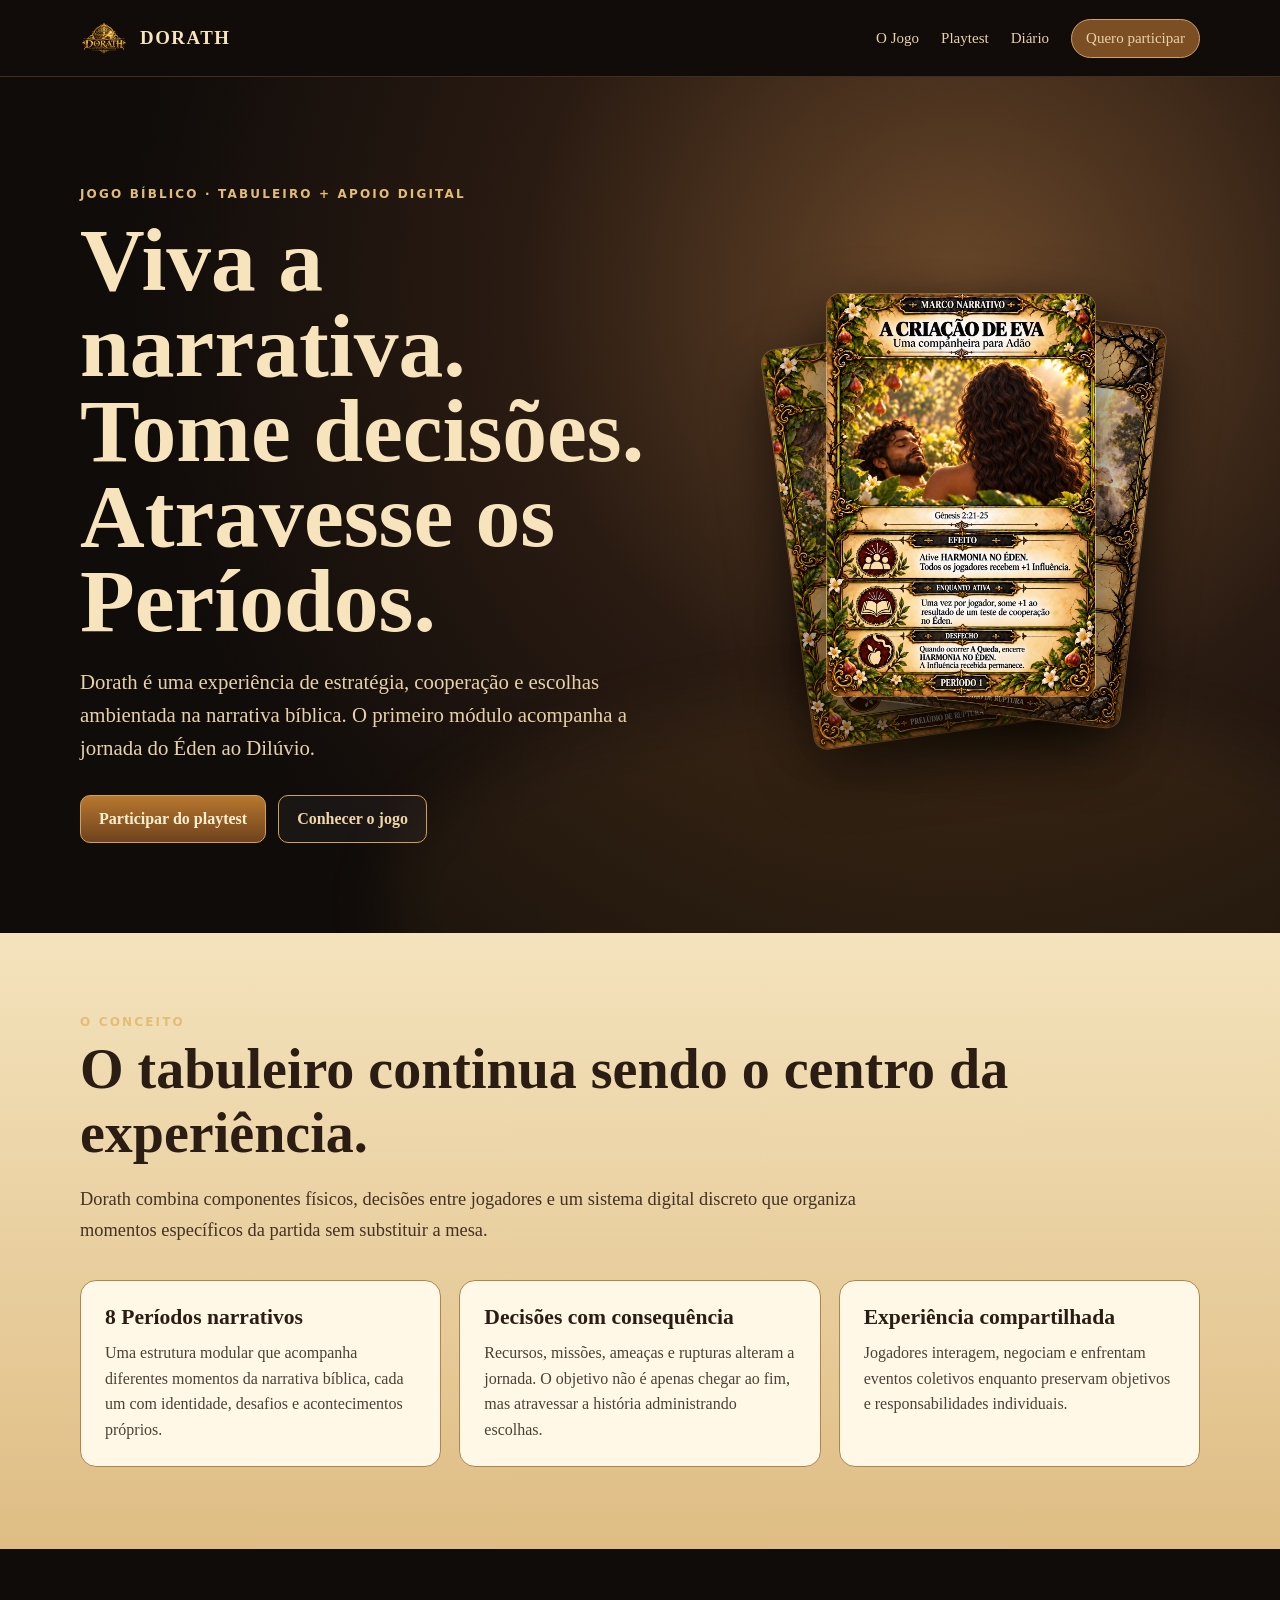
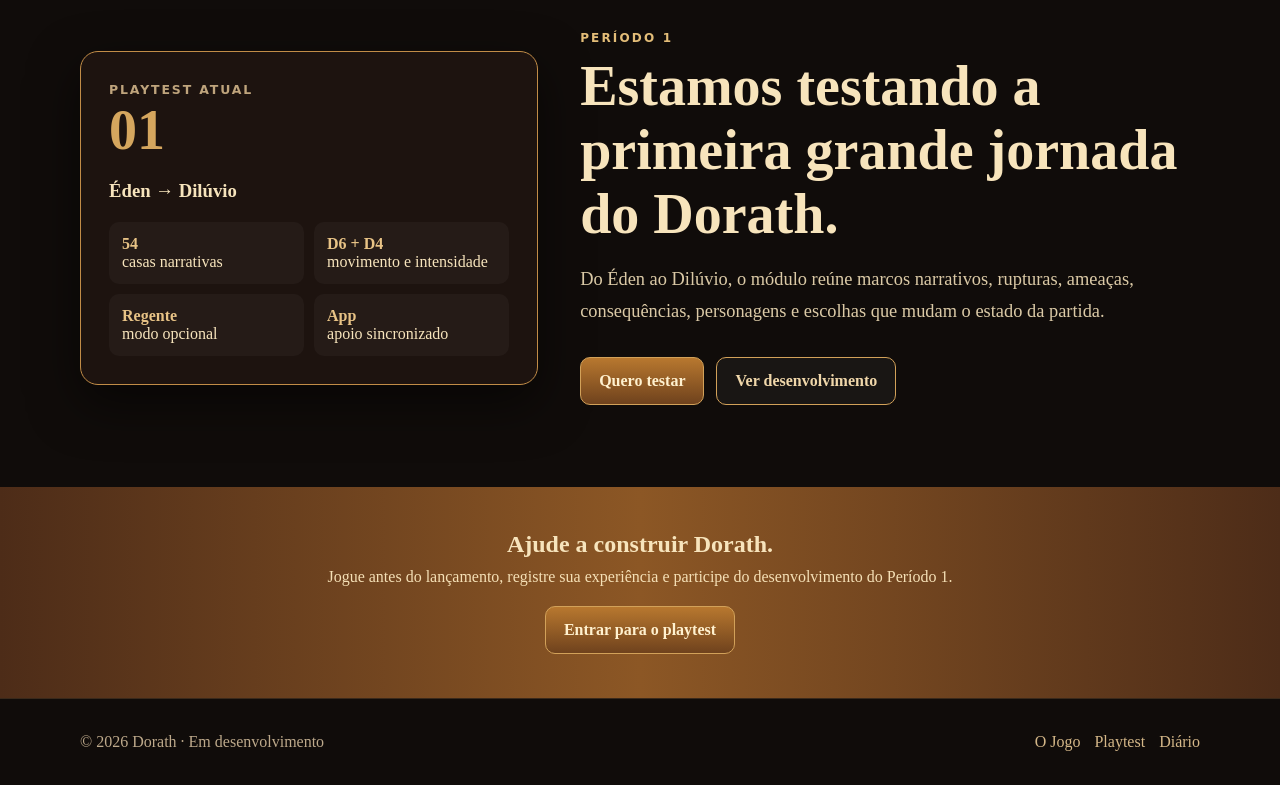
==== official-site/index.html @ e50180bf "feat(site): primeira versão do site oficial Dorath" ====
<!doctype html><html lang="pt-BR"><head><meta charset="utf-8"><meta name="viewport" content="width=device-width,initial-scale=1"><title>Dorath — Jogo bíblico de estratégia e narrativa</title><meta name="description" content="Conheça Dorath, um jogo bíblico de tabuleiro com apoio digital. Acompanhe o desenvolvimento e participe dos playtests do Período 1: Éden ao Dilúvio."><link rel="stylesheet" href="styles.css"></head><body>
<header class="site-header"><div class="wrap nav"><a class="brand" href="index.html"><img src="../sites/assets/ui/logotipo%20dorath.png" alt="Dorath"><span>Dorath</span></a><button class="menu" aria-label="Abrir menu">Menu</button><nav class="nav-links"><a href="o-jogo.html">O Jogo</a><a href="playtest.html">Playtest</a><a href="diario.html">Diário</a><a class="cta" href="playtest.html">Quero participar</a></nav></div></header>
<main><section class="hero"><div class="wrap hero-grid"><div><div class="eyebrow">Jogo bíblico · tabuleiro + apoio digital</div><h1>Viva a narrativa. Tome decisões. Atravesse os Períodos.</h1><p>Dorath é uma experiência de estratégia, cooperação e escolhas ambientada na narrativa bíblica. O primeiro módulo acompanha a jornada do Éden ao Dilúvio.</p><div class="actions"><a class="btn primary" href="playtest.html">Participar do playtest</a><a class="btn secondary" href="o-jogo.html">Conhecer o jogo</a></div></div><div class="hero-art" aria-label="Cartas do Dorath"><div class="card-stack"><img src="../sites/assets/marcos/06_O_Mandamento.png" alt=""><img src="../sites/assets/marcos/22_As_Ofertas_HOMOLOGADA.png" alt=""><img src="../sites/assets/marcos/10_A_Criacao_de_Eva.png" alt=""></div></div></div></section>
<section class="section light"><div class="wrap"><div class="eyebrow">O conceito</div><h2>O tabuleiro continua sendo o centro da experiência.</h2><p class="lead">Dorath combina componentes físicos, decisões entre jogadores e um sistema digital discreto que organiza momentos específicos da partida sem substituir a mesa.</p><div class="grid-3"><article class="panel"><h3>8 Períodos narrativos</h3><p>Uma estrutura modular que acompanha diferentes momentos da narrativa bíblica, cada um com identidade, desafios e acontecimentos próprios.</p></article><article class="panel"><h3>Decisões com consequência</h3><p>Recursos, missões, ameaças e rupturas alteram a jornada. O objetivo não é apenas chegar ao fim, mas atravessar a história administrando escolhas.</p></article><article class="panel"><h3>Experiência compartilhada</h3><p>Jogadores interagem, negociam e enfrentam eventos coletivos enquanto preservam objetivos e responsabilidades individuais.</p></article></div></div></section>
<section class="section"><div class="wrap period"><div class="period-card"><small>PLAYTEST ATUAL</small><strong>01</strong><h3>Éden → Dilúvio</h3><div class="facts"><div class="fact"><b>54</b> casas narrativas</div><div class="fact"><b>D6 + D4</b> movimento e intensidade</div><div class="fact"><b>Regente</b> modo opcional</div><div class="fact"><b>App</b> apoio sincronizado</div></div></div><div><div class="eyebrow">Período 1</div><h2>Estamos testando a primeira grande jornada do Dorath.</h2><p class="lead">Do Éden ao Dilúvio, o módulo reúne marcos narrativos, rupturas, ameaças, consequências, personagens e escolhas que mudam o estado da partida.</p><div class="actions"><a class="btn primary" href="playtest.html">Quero testar</a><a class="btn secondary" href="diario.html">Ver desenvolvimento</a></div></div></div></section>
<section class="band"><div class="wrap"><h2>Ajude a construir Dorath.</h2><p>Jogue antes do lançamento, registre sua experiência e participe do desenvolvimento do Período 1.</p><a class="btn primary" href="playtest.html">Entrar para o playtest</a></div></section></main>
<footer><div class="wrap footer-grid"><span>© <span data-year></span> Dorath · Em desenvolvimento</span><div><a href="o-jogo.html">O Jogo</a><a href="playtest.html">Playtest</a><a href="diario.html">Diário</a></div></div></footer><script src="site.js"></script></body></html>
---- official-site/styles.css ----
:root{
  --ink:#24170f;--paper:#f4e3bd;--paper2:#d9b777;--gold:#c58a38;--gold2:#e0b76d;
  --wine:#4a2117;--deep:#130e0b;--cream:#fff5dc;--muted:#8b7458;
}
*{box-sizing:border-box}html{scroll-behavior:smooth}body{margin:0;background:#100c0a;color:#f7e4bc;font-family:Georgia,"Times New Roman",serif}
a{color:inherit}.wrap{width:min(1120px,calc(100% - 32px));margin:auto}
.site-header{position:sticky;top:0;z-index:50;background:#120d0bcf;backdrop-filter:blur(12px);border-bottom:1px solid #a7723c55}
.nav{min-height:76px;display:flex;align-items:center;gap:28px}.brand{display:flex;align-items:center;gap:12px;text-decoration:none}.brand img{width:48px;height:48px;object-fit:contain}.brand span{font:700 1.18rem/1 Georgia,serif;letter-spacing:.08em;text-transform:uppercase}.nav-links{margin-left:auto;display:flex;gap:22px;align-items:center}.nav-links a{text-decoration:none;color:#e8d2a8;font-size:.94rem}.nav-links .cta{padding:10px 14px;border:1px solid #d1a15e;border-radius:999px;background:#7b4e23}
.menu{display:none;margin-left:auto;background:none;border:1px solid #997044;color:#f1d6a1;border-radius:8px;padding:8px 10px}
.hero{position:relative;overflow:hidden;padding:110px 0 90px;background:radial-gradient(circle at 75% 25%,#6a482a 0,#2a1b12 38%,#100c0a 72%)}
.hero:after{content:"";position:absolute;inset:auto -10% -180px 30%;height:420px;border-radius:50%;background:#c58a3814;filter:blur(30px)}
.eyebrow{font:800 .75rem/1.2 system-ui,sans-serif;letter-spacing:.18em;text-transform:uppercase;color:#e3bd78}
.hero-grid{display:grid;grid-template-columns:1.1fr .9fr;gap:58px;align-items:center}.hero h1{font-size:clamp(2.7rem,7vw,5.8rem);line-height:.95;margin:16px 0 22px;max-width:800px}.hero p{font-size:clamp(1.05rem,2vw,1.3rem);line-height:1.6;color:#e6d1aa;max-width:700px}.actions{display:flex;gap:12px;flex-wrap:wrap;margin-top:30px}.btn{display:inline-flex;align-items:center;justify-content:center;min-height:48px;padding:12px 18px;border-radius:10px;border:1px solid #d2a159;text-decoration:none;font-weight:700}.btn.primary{background:linear-gradient(#b8782f,#6f421d);color:#fff1cf}.btn.secondary{background:#ffffff0a;color:#f0d7aa}
.hero-art{position:relative;min-height:470px}.card-stack{position:absolute;inset:20px 25px;display:grid;place-items:center}.card-stack img{position:absolute;width:min(270px,64vw);border-radius:14px;box-shadow:0 24px 60px #000b;border:1px solid #d3a45d66}.card-stack img:nth-child(1){transform:rotate(-8deg) translate(-42px,12px);opacity:.86}.card-stack img:nth-child(2){transform:rotate(7deg) translate(48px,-8px);opacity:.93}.card-stack img:nth-child(3){transform:translateY(-20px)}
.section{padding:82px 0}.section.light{background:linear-gradient(180deg,#f4e3bd,#dfbd84);color:#2b1d13}.section h2{font-size:clamp(2rem,5vw,3.5rem);margin:8px 0 18px}.lead{font-size:1.15rem;line-height:1.7;max-width:820px;color:inherit;opacity:.88}
.grid-3{display:grid;grid-template-columns:repeat(3,1fr);gap:18px;margin-top:34px}.panel{padding:24px;border:1px solid #b98a4a66;border-radius:16px;background:#ffffff08}.light .panel{background:#fff8e7;border-color:#b1844e}.panel h3{margin:0 0 10px;font-size:1.35rem}.panel p{margin:0;line-height:1.6;opacity:.84}
.period{display:grid;grid-template-columns:.85fr 1.15fr;gap:42px;align-items:center}.period-card{background:#1d130f;border:1px solid #c18c47;border-radius:18px;padding:28px;box-shadow:0 18px 50px #0008}.period-card strong{display:block;font-size:3.5rem;color:#d5a65e}.period-card small{font:700 .78rem system-ui,sans-serif;letter-spacing:.15em;color:#bfa47c}.facts{display:grid;grid-template-columns:repeat(2,1fr);gap:10px;margin-top:20px}.fact{padding:13px;border-radius:10px;background:#ffffff09}.fact b{display:block;color:#e8c386}
.band{padding:44px 0;background:linear-gradient(90deg,#4d2c18,#8c5725,#4d2c18);text-align:center}.band h2{margin:0 0 10px}.band p{margin:0 auto 20px;max-width:700px;color:#f5e0b6}
.page-hero{padding:86px 0 54px;background:linear-gradient(145deg,#22150e,#4a2e1a)}.page-hero h1{font-size:clamp(2.5rem,7vw,5rem);margin:10px 0}.page-hero p{max-width:760px;font-size:1.15rem;line-height:1.65;color:#e5cfa7}
.steps{counter-reset:steps}.step{position:relative;padding:18px 18px 18px 72px;border-bottom:1px solid #8c6b4240}.step:before{counter-increment:steps;content:counter(steps);position:absolute;left:12px;top:18px;width:42px;height:42px;display:grid;place-items:center;border-radius:50%;background:#7f5228;color:#ffedc5;font-weight:800}
.form-shell{display:grid;grid-template-columns:.8fr 1.2fr;gap:32px}.form-card{padding:24px;border-radius:16px;background:#fff7e5;color:#2f2116;border:1px solid #b88c57}.form-card label{display:grid;gap:6px;margin:0 0 14px;font-weight:700}.form-card input,.form-card select,.form-card textarea{width:100%;padding:12px;border:1px solid #9f7b4b;border-radius:8px;background:#fffdf7;font:inherit}.form-card textarea{min-height:110px}.form-card button{width:100%;padding:13px;border:1px solid #a36e31;border-radius:9px;background:#74451f;color:#fff0ce;font-weight:800}.note{font-size:.85rem;line-height:1.5;opacity:.75}
.timeline{display:grid;gap:14px;margin-top:28px}.entry{display:grid;grid-template-columns:130px 1fr;gap:18px;padding:20px;border-radius:14px;background:#ffffff08;border:1px solid #9b734844}.entry time{font:800 .78rem system-ui,sans-serif;letter-spacing:.08em;color:#d8af6a}.entry h3{margin:0 0 8px}.entry p{margin:0;line-height:1.6;color:#dfcba4}
footer{padding:34px 0;border-top:1px solid #8d643d55;color:#bda98b}.footer-grid{display:flex;justify-content:space-between;gap:20px;flex-wrap:wrap}.footer-grid a{color:#d4b788;text-decoration:none;margin-left:14px}
@media(max-width:820px){.nav-links{display:none;position:absolute;top:76px;left:0;right:0;padding:18px 16px;background:#17100e;border-bottom:1px solid #7e5937;flex-direction:column;align-items:stretch}.nav-links.open{display:flex}.menu{display:block}.hero{padding:76px 0 54px}.hero-grid,.period,.form-shell{grid-template-columns:1fr}.hero-art{min-height:360px}.grid-3{grid-template-columns:1fr}.entry{grid-template-columns:1fr}.facts{grid-template-columns:1fr 1fr}}
@media(max-width:480px){.wrap{width:min(100% - 22px,1120px)}.hero-art{min-height:320px}.card-stack img{width:210px}.facts{grid-template-columns:1fr}.section{padding:60px 0}}
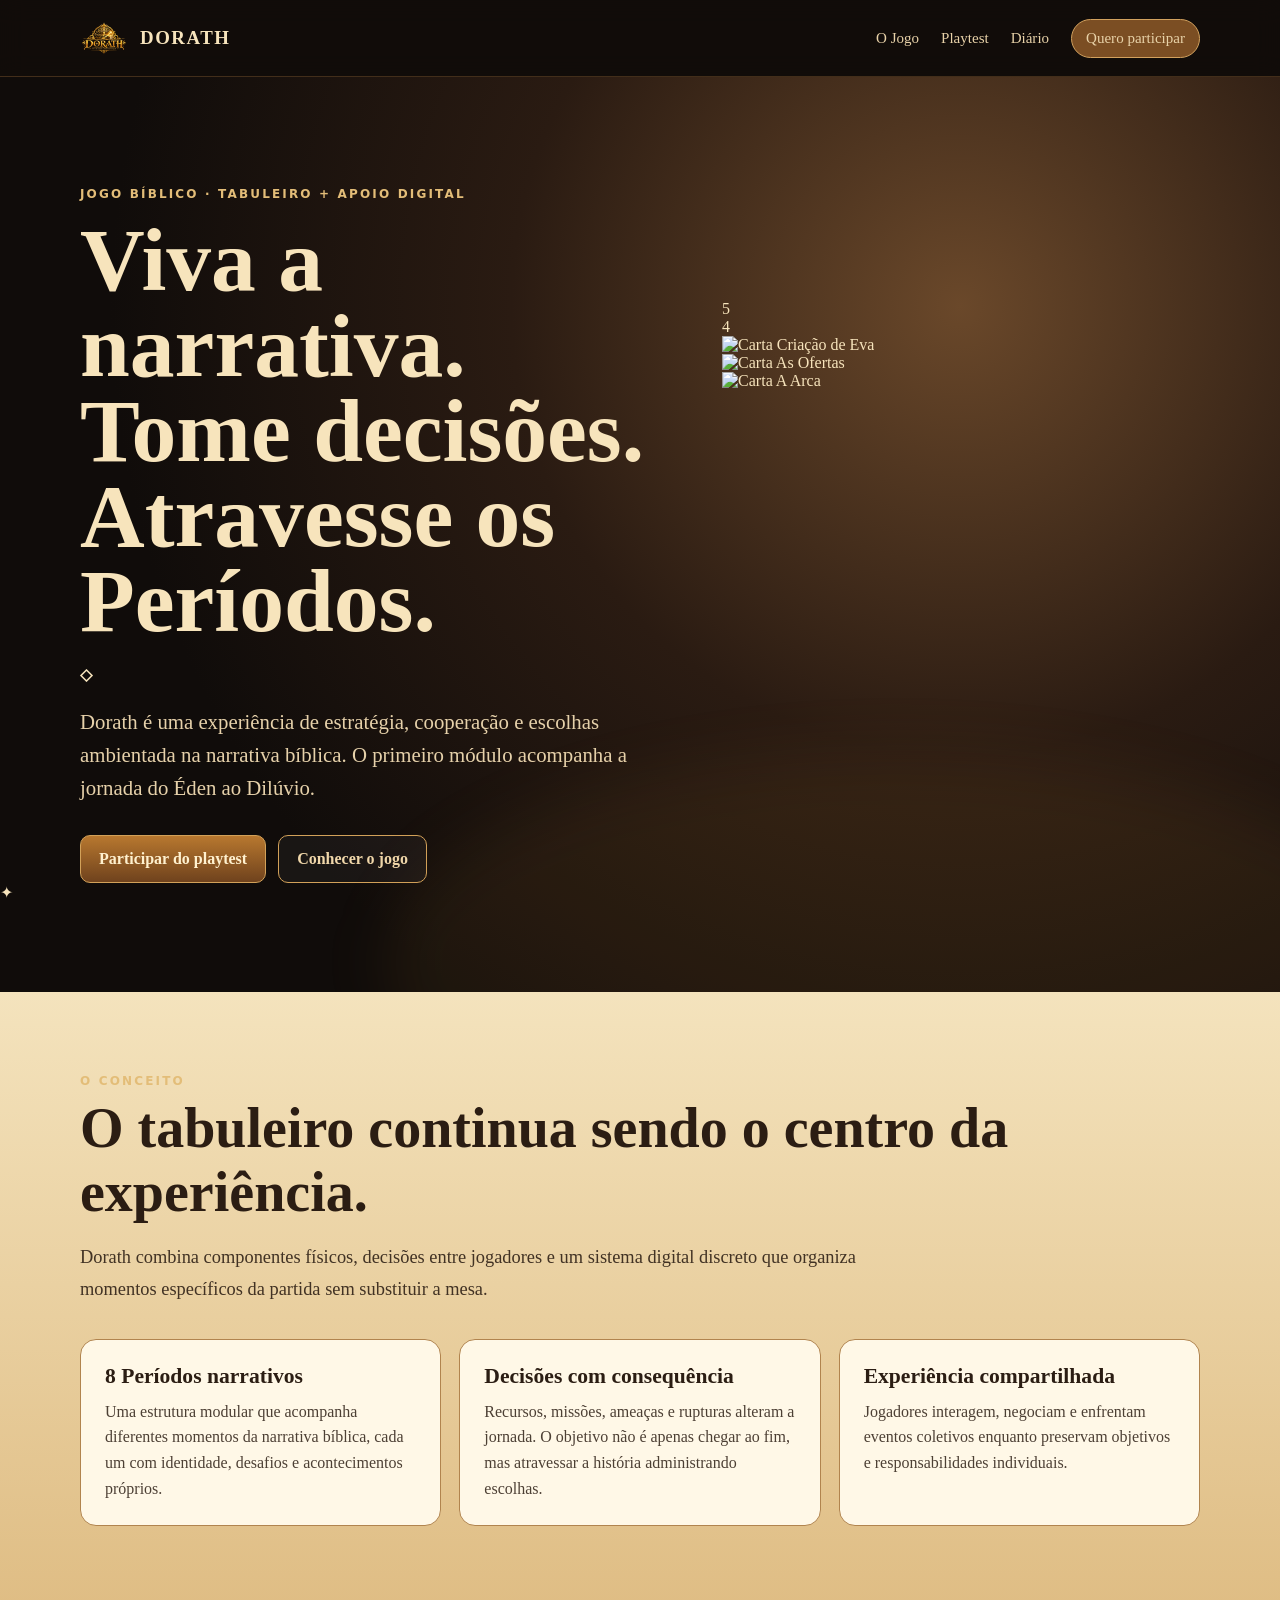
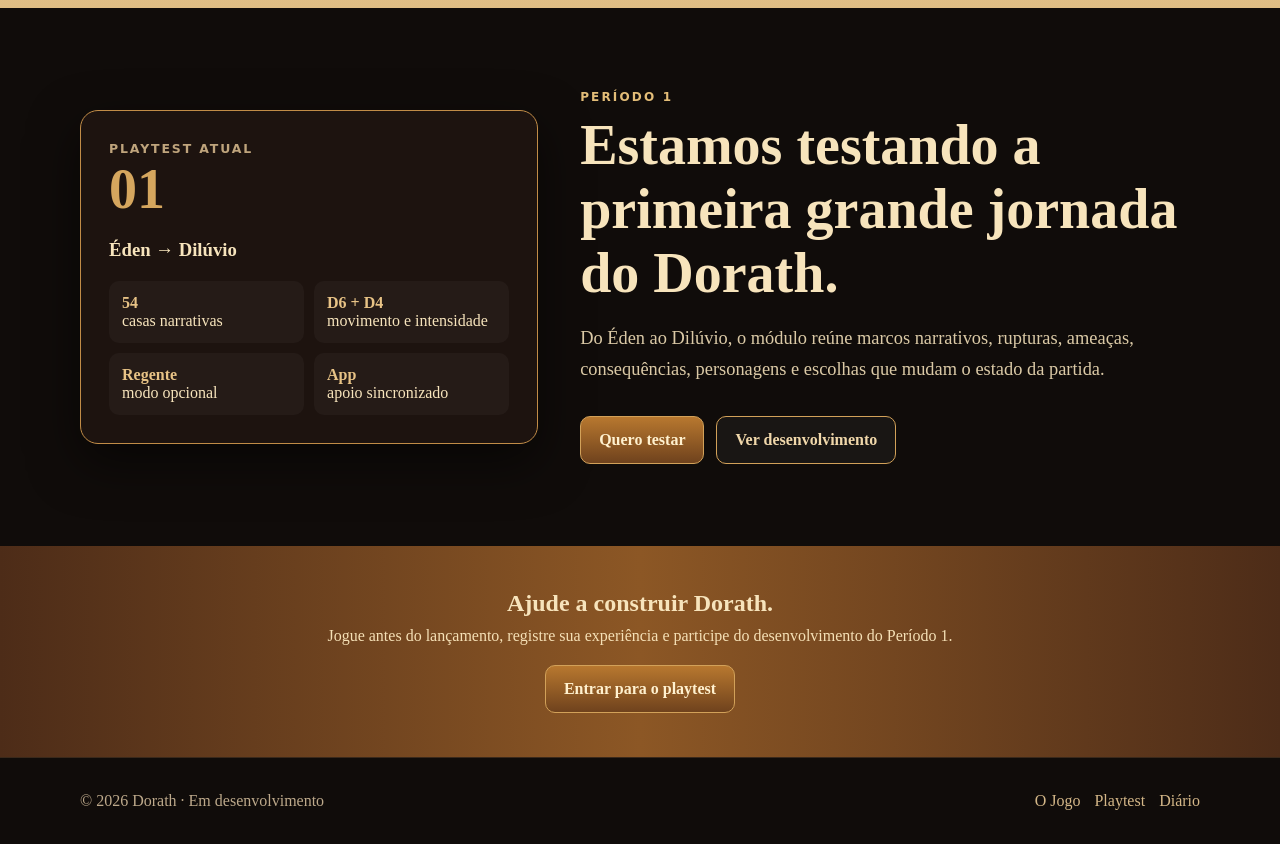
==== commit 83a05a15: "feat(site): hero V2 imersivo do Dorath" ====
--- a/official-site/index.html
+++ b/official-site/index.html
@@ -1,6 +1,6 @@
 <!doctype html><html lang="pt-BR"><head><meta charset="utf-8"><meta name="viewport" content="width=device-width,initial-scale=1"><title>Dorath — Jogo bíblico de estratégia e narrativa</title><meta name="description" content="Conheça Dorath, um jogo bíblico de tabuleiro com apoio digital. Acompanhe o desenvolvimento e participe dos playtests do Período 1: Éden ao Dilúvio."><link rel="stylesheet" href="styles.css"></head><body>
 <header class="site-header"><div class="wrap nav"><a class="brand" href="index.html"><img src="../sites/assets/ui/logotipo%20dorath.png" alt="Dorath"><span>Dorath</span></a><button class="menu" aria-label="Abrir menu">Menu</button><nav class="nav-links"><a href="o-jogo.html">O Jogo</a><a href="playtest.html">Playtest</a><a href="diario.html">Diário</a><a class="cta" href="playtest.html">Quero participar</a></nav></div></header>
-<main><section class="hero"><div class="wrap hero-grid"><div><div class="eyebrow">Jogo bíblico · tabuleiro + apoio digital</div><h1>Viva a narrativa. Tome decisões. Atravesse os Períodos.</h1><p>Dorath é uma experiência de estratégia, cooperação e escolhas ambientada na narrativa bíblica. O primeiro módulo acompanha a jornada do Éden ao Dilúvio.</p><div class="actions"><a class="btn primary" href="playtest.html">Participar do playtest</a><a class="btn secondary" href="o-jogo.html">Conhecer o jogo</a></div></div><div class="hero-art" aria-label="Cartas do Dorath"><div class="card-stack"><img src="../sites/assets/marcos/06_O_Mandamento.png" alt=""><img src="../sites/assets/marcos/22_As_Ofertas_HOMOLOGADA.png" alt=""><img src="../sites/assets/marcos/10_A_Criacao_de_Eva.png" alt=""></div></div></div></section>
+<main><section class="hero hero-v2"><div class="hero-frame" aria-hidden="true"></div><div class="hero-particles" aria-hidden="true"></div><div class="wrap hero-grid"><div class="hero-copy" data-parallax="-0.03"><div class="eyebrow">Jogo bíblico · tabuleiro + apoio digital</div><h1>Viva a narrativa.<br>Tome decisões.<br>Atravesse os Períodos.</h1><div class="ornament-line" aria-hidden="true"><span></span><b>◇</b><span></span></div><p>Dorath é uma experiência de estratégia, cooperação e escolhas ambientada na narrativa bíblica. O primeiro módulo acompanha a jornada do Éden ao Dilúvio.</p><div class="actions"><a class="btn primary" href="playtest.html">Participar do playtest</a><a class="btn secondary" href="o-jogo.html">Conhecer o jogo</a></div></div><div class="hero-art hero-stage" aria-label="Composição do tabuleiro e cartas do Dorath"><div class="board-plane" data-parallax="0.045"><div class="board-path"><span style="--i:0"></span><span style="--i:1"></span><span style="--i:2"></span><span style="--i:3"></span><span style="--i:4"></span><span style="--i:5"></span><span style="--i:6"></span><span style="--i:7"></span><span style="--i:8"></span><span style="--i:9"></span><span style="--i:10"></span><span style="--i:11"></span><span style="--i:12"></span><span style="--i:13"></span><span style="--i:14"></span><span style="--i:15"></span><span style="--i:16"></span><span style="--i:17"></span></div><div class="pawn p1"></div><div class="pawn p2"></div><div class="die d6">5</div><div class="die d4">4</div></div><div class="hero-card hc1" data-parallax="0.02"><img src="https://raw.githubusercontent.com/traderpedreira/dorath/feature/dorath-mobile-v4/sites/assets/marcos/10_A_Criacao_de_Eva.png" alt="Carta Criação de Eva"></div><div class="hero-card hc2" data-parallax="0.03"><img src="https://raw.githubusercontent.com/traderpedreira/dorath/feature/dorath-mobile-v4/sites/assets/marcos/22_As_Ofertas_HOMOLOGADA.png" alt="Carta As Ofertas"></div><div class="hero-card hc3" data-parallax="0.04"><img src="https://raw.githubusercontent.com/traderpedreira/dorath/feature/dorath-mobile-v4/sites/assets/especiais/carta_especial_arca.png" alt="Carta A Arca"></div><div class="hero-glow"></div></div></div><div class="hero-seal" aria-hidden="true">✦</div></section>
 <section class="section light"><div class="wrap"><div class="eyebrow">O conceito</div><h2>O tabuleiro continua sendo o centro da experiência.</h2><p class="lead">Dorath combina componentes físicos, decisões entre jogadores e um sistema digital discreto que organiza momentos específicos da partida sem substituir a mesa.</p><div class="grid-3"><article class="panel"><h3>8 Períodos narrativos</h3><p>Uma estrutura modular que acompanha diferentes momentos da narrativa bíblica, cada um com identidade, desafios e acontecimentos próprios.</p></article><article class="panel"><h3>Decisões com consequência</h3><p>Recursos, missões, ameaças e rupturas alteram a jornada. O objetivo não é apenas chegar ao fim, mas atravessar a história administrando escolhas.</p></article><article class="panel"><h3>Experiência compartilhada</h3><p>Jogadores interagem, negociam e enfrentam eventos coletivos enquanto preservam objetivos e responsabilidades individuais.</p></article></div></div></section>
 <section class="section"><div class="wrap period"><div class="period-card"><small>PLAYTEST ATUAL</small><strong>01</strong><h3>Éden → Dilúvio</h3><div class="facts"><div class="fact"><b>54</b> casas narrativas</div><div class="fact"><b>D6 + D4</b> movimento e intensidade</div><div class="fact"><b>Regente</b> modo opcional</div><div class="fact"><b>App</b> apoio sincronizado</div></div></div><div><div class="eyebrow">Período 1</div><h2>Estamos testando a primeira grande jornada do Dorath.</h2><p class="lead">Do Éden ao Dilúvio, o módulo reúne marcos narrativos, rupturas, ameaças, consequências, personagens e escolhas que mudam o estado da partida.</p><div class="actions"><a class="btn primary" href="playtest.html">Quero testar</a><a class="btn secondary" href="diario.html">Ver desenvolvimento</a></div></div></div></section>
 <section class="band"><div class="wrap"><h2>Ajude a construir Dorath.</h2><p>Jogue antes do lançamento, registre sua experiência e participe do desenvolvimento do Período 1.</p><a class="btn primary" href="playtest.html">Entrar para o playtest</a></div></section></main>
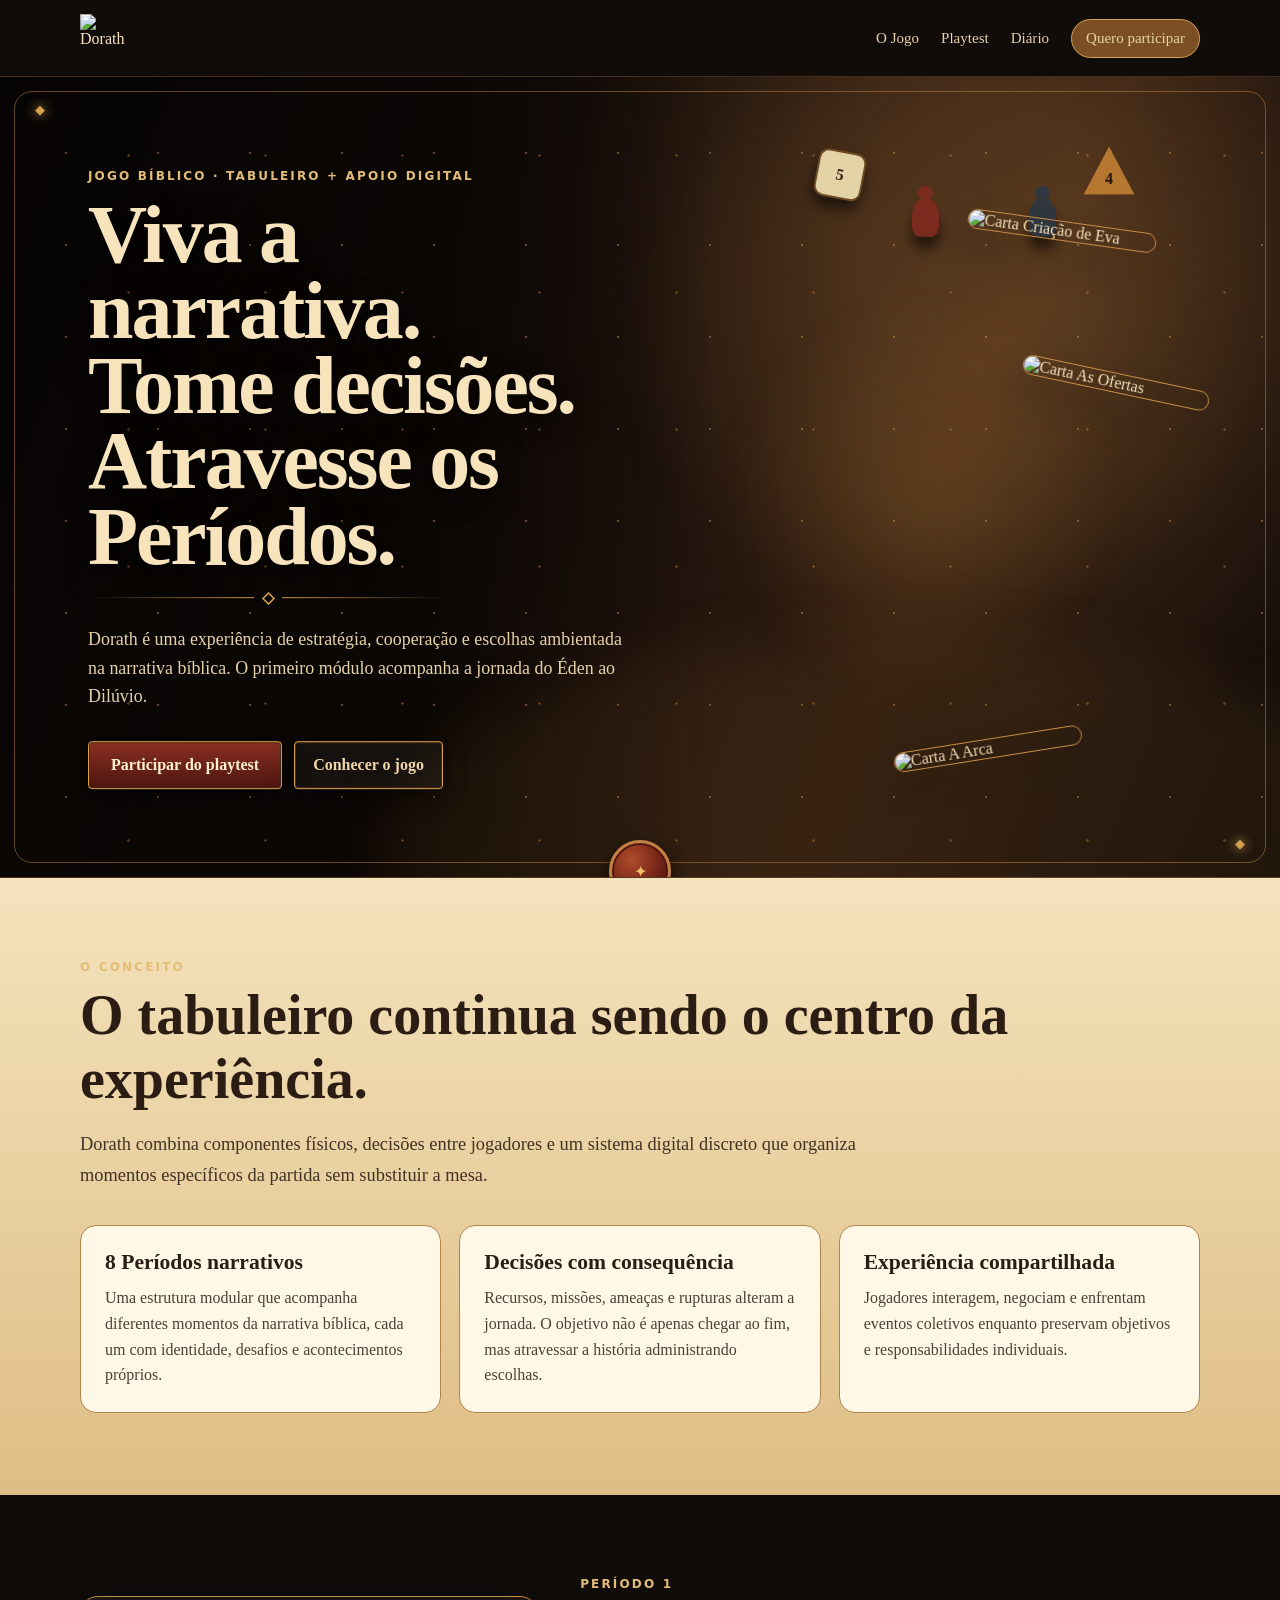
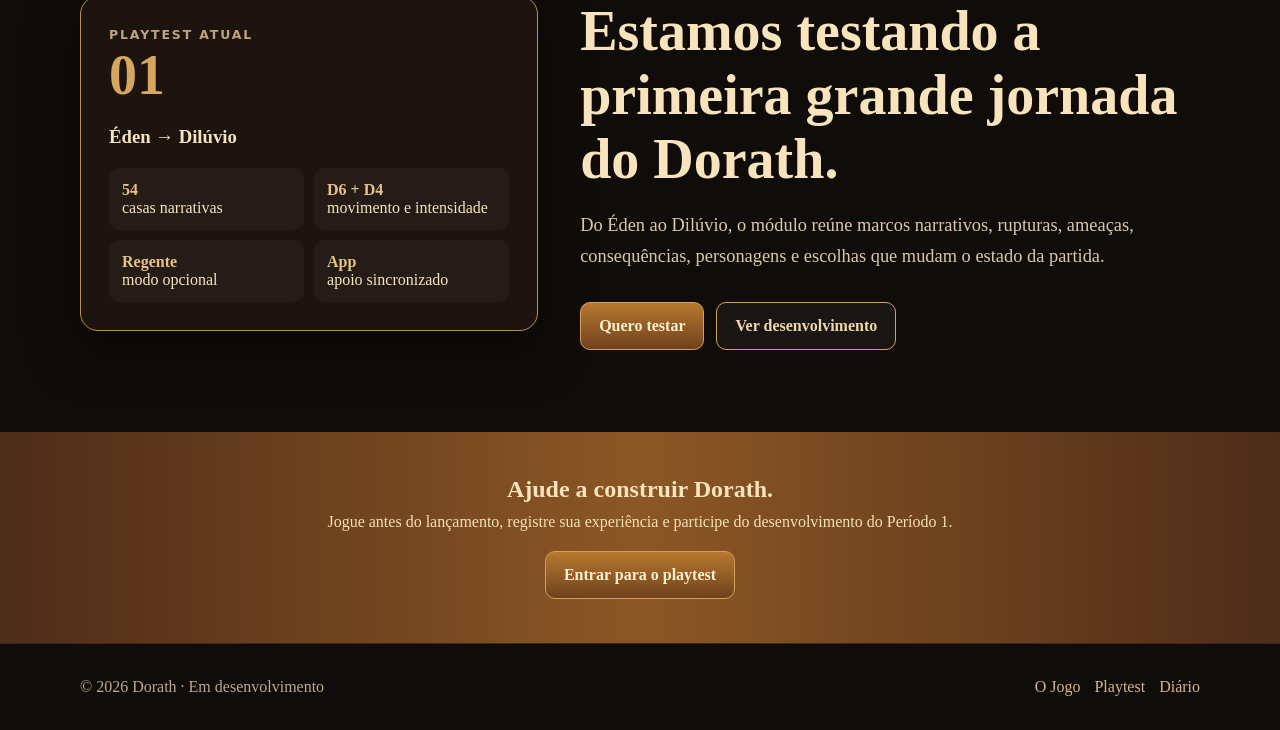
==== commit 01131db0: "refactor(site): preparar hero para composição real do tabuleiro" ====
--- a/official-site/index.html
+++ b/official-site/index.html
@@ -1,6 +1,6 @@
 <!doctype html><html lang="pt-BR"><head><meta charset="utf-8"><meta name="viewport" content="width=device-width,initial-scale=1"><title>Dorath — Jogo bíblico de estratégia e narrativa</title><meta name="description" content="Conheça Dorath, um jogo bíblico de tabuleiro com apoio digital. Acompanhe o desenvolvimento e participe dos playtests do Período 1: Éden ao Dilúvio."><link rel="stylesheet" href="styles.css"></head><body>
-<header class="site-header"><div class="wrap nav"><a class="brand" href="index.html"><img src="../sites/assets/ui/logotipo%20dorath.png" alt="Dorath"><span>Dorath</span></a><button class="menu" aria-label="Abrir menu">Menu</button><nav class="nav-links"><a href="o-jogo.html">O Jogo</a><a href="playtest.html">Playtest</a><a href="diario.html">Diário</a><a class="cta" href="playtest.html">Quero participar</a></nav></div></header>
-<main><section class="hero hero-v2"><div class="hero-frame" aria-hidden="true"></div><div class="hero-particles" aria-hidden="true"></div><div class="wrap hero-grid"><div class="hero-copy" data-parallax="-0.03"><div class="eyebrow">Jogo bíblico · tabuleiro + apoio digital</div><h1>Viva a narrativa.<br>Tome decisões.<br>Atravesse os Períodos.</h1><div class="ornament-line" aria-hidden="true"><span></span><b>◇</b><span></span></div><p>Dorath é uma experiência de estratégia, cooperação e escolhas ambientada na narrativa bíblica. O primeiro módulo acompanha a jornada do Éden ao Dilúvio.</p><div class="actions"><a class="btn primary" href="playtest.html">Participar do playtest</a><a class="btn secondary" href="o-jogo.html">Conhecer o jogo</a></div></div><div class="hero-art hero-stage" aria-label="Composição do tabuleiro e cartas do Dorath"><div class="board-plane" data-parallax="0.045"><div class="board-path"><span style="--i:0"></span><span style="--i:1"></span><span style="--i:2"></span><span style="--i:3"></span><span style="--i:4"></span><span style="--i:5"></span><span style="--i:6"></span><span style="--i:7"></span><span style="--i:8"></span><span style="--i:9"></span><span style="--i:10"></span><span style="--i:11"></span><span style="--i:12"></span><span style="--i:13"></span><span style="--i:14"></span><span style="--i:15"></span><span style="--i:16"></span><span style="--i:17"></span></div><div class="pawn p1"></div><div class="pawn p2"></div><div class="die d6">5</div><div class="die d4">4</div></div><div class="hero-card hc1" data-parallax="0.02"><img src="https://raw.githubusercontent.com/traderpedreira/dorath/feature/dorath-mobile-v4/sites/assets/marcos/10_A_Criacao_de_Eva.png" alt="Carta Criação de Eva"></div><div class="hero-card hc2" data-parallax="0.03"><img src="https://raw.githubusercontent.com/traderpedreira/dorath/feature/dorath-mobile-v4/sites/assets/marcos/22_As_Ofertas_HOMOLOGADA.png" alt="Carta As Ofertas"></div><div class="hero-card hc3" data-parallax="0.04"><img src="https://raw.githubusercontent.com/traderpedreira/dorath/feature/dorath-mobile-v4/sites/assets/especiais/carta_especial_arca.png" alt="Carta A Arca"></div><div class="hero-glow"></div></div></div><div class="hero-seal" aria-hidden="true">✦</div></section>
+<header class="site-header"><div class="wrap nav"><a class="brand brand-real" href="index.html"><img src="https://raw.githubusercontent.com/traderpedreira/dorath/feature/dorath-mobile-v4/sites/assets/ui/logotipo%20dorath.png" alt="Dorath"></a><button class="menu" aria-label="Abrir menu">Menu</button><nav class="nav-links"><a href="o-jogo.html">O Jogo</a><a href="playtest.html">Playtest</a><a href="diario.html">Diário</a><a class="cta" href="playtest.html">Quero participar</a></nav></div></header>
+<main><section class="hero hero-v2"><div class="hero-frame hero-frame-official" aria-hidden="true"></div><div class="hero-particles" aria-hidden="true"></div><div class="wrap hero-grid"><div class="hero-copy" data-parallax="-0.03"><div class="eyebrow">Jogo bíblico · tabuleiro + apoio digital</div><h1>Viva a narrativa.<br>Tome decisões.<br>Atravesse os Períodos.</h1><div class="ornament-line" aria-hidden="true"><span></span><b>◇</b><span></span></div><p>Dorath é uma experiência de estratégia, cooperação e escolhas ambientada na narrativa bíblica. O primeiro módulo acompanha a jornada do Éden ao Dilúvio.</p><div class="actions"><a class="btn primary" href="playtest.html">Participar do playtest</a><a class="btn secondary" href="o-jogo.html">Conhecer o jogo</a></div></div><div class="hero-art hero-stage" aria-label="Composição do tabuleiro e cartas do Dorath"><div class="hero-table-scene" data-parallax="0.045" aria-hidden="true"><div class="table-glow"></div><div class="table-surface"></div><div class="pawn p1"></div><div class="pawn p2"></div><div class="die d6">5</div><div class="die d4">4</div></div><div class="hero-card hc1" data-parallax="0.02"><img src="https://raw.githubusercontent.com/traderpedreira/dorath/feature/dorath-mobile-v4/sites/assets/marcos/10_A_Criacao_de_Eva.png" alt="Carta Criação de Eva"></div><div class="hero-card hc2" data-parallax="0.03"><img src="https://raw.githubusercontent.com/traderpedreira/dorath/feature/dorath-mobile-v4/sites/assets/marcos/22_As_Ofertas_HOMOLOGADA.png" alt="Carta As Ofertas"></div><div class="hero-card hc3" data-parallax="0.04"><img src="https://raw.githubusercontent.com/traderpedreira/dorath/feature/dorath-mobile-v4/sites/assets/especiais/carta_especial_arca.png" alt="Carta A Arca"></div><div class="hero-glow"></div></div></div><div class="hero-seal" aria-hidden="true">✦</div></section>
 <section class="section light"><div class="wrap"><div class="eyebrow">O conceito</div><h2>O tabuleiro continua sendo o centro da experiência.</h2><p class="lead">Dorath combina componentes físicos, decisões entre jogadores e um sistema digital discreto que organiza momentos específicos da partida sem substituir a mesa.</p><div class="grid-3"><article class="panel"><h3>8 Períodos narrativos</h3><p>Uma estrutura modular que acompanha diferentes momentos da narrativa bíblica, cada um com identidade, desafios e acontecimentos próprios.</p></article><article class="panel"><h3>Decisões com consequência</h3><p>Recursos, missões, ameaças e rupturas alteram a jornada. O objetivo não é apenas chegar ao fim, mas atravessar a história administrando escolhas.</p></article><article class="panel"><h3>Experiência compartilhada</h3><p>Jogadores interagem, negociam e enfrentam eventos coletivos enquanto preservam objetivos e responsabilidades individuais.</p></article></div></div></section>
 <section class="section"><div class="wrap period"><div class="period-card"><small>PLAYTEST ATUAL</small><strong>01</strong><h3>Éden → Dilúvio</h3><div class="facts"><div class="fact"><b>54</b> casas narrativas</div><div class="fact"><b>D6 + D4</b> movimento e intensidade</div><div class="fact"><b>Regente</b> modo opcional</div><div class="fact"><b>App</b> apoio sincronizado</div></div></div><div><div class="eyebrow">Período 1</div><h2>Estamos testando a primeira grande jornada do Dorath.</h2><p class="lead">Do Éden ao Dilúvio, o módulo reúne marcos narrativos, rupturas, ameaças, consequências, personagens e escolhas que mudam o estado da partida.</p><div class="actions"><a class="btn primary" href="playtest.html">Quero testar</a><a class="btn secondary" href="diario.html">Ver desenvolvimento</a></div></div></div></section>
 <section class="band"><div class="wrap"><h2>Ajude a construir Dorath.</h2><p>Jogue antes do lançamento, registre sua experiência e participe do desenvolvimento do Período 1.</p><a class="btn primary" href="playtest.html">Entrar para o playtest</a></div></section></main>
--- a/official-site/styles.css
+++ b/official-site/styles.css
@@ -23,3 +23,51 @@
 footer{padding:34px 0;border-top:1px solid #8d643d55;color:#bda98b}.footer-grid{display:flex;justify-content:space-between;gap:20px;flex-wrap:wrap}.footer-grid a{color:#d4b788;text-decoration:none;margin-left:14px}
 @media(max-width:820px){.nav-links{display:none;position:absolute;top:76px;left:0;right:0;padding:18px 16px;background:#17100e;border-bottom:1px solid #7e5937;flex-direction:column;align-items:stretch}.nav-links.open{display:flex}.menu{display:block}.hero{padding:76px 0 54px}.hero-grid,.period,.form-shell{grid-template-columns:1fr}.hero-art{min-height:360px}.grid-3{grid-template-columns:1fr}.entry{grid-template-columns:1fr}.facts{grid-template-columns:1fr 1fr}}
 @media(max-width:480px){.wrap{width:min(100% - 22px,1120px)}.hero-art{min-height:320px}.card-stack img{width:210px}.facts{grid-template-columns:1fr}.section{padding:60px 0}}
+
+/* Dorath Hero V2 — mockup-contract layer */
+.hero-v2{min-height:720px;padding:92px 0 88px;background:
+radial-gradient(circle at 76% 18%,#9d67353d 0 10%,transparent 34%),
+linear-gradient(112deg,#0d0907 0%,#1a100b 42%,#2c1a10 70%,#120c09 100%);
+border-bottom:1px solid #b9833f55}
+.hero-v2:before{content:"";position:absolute;inset:0;background:
+linear-gradient(90deg,#0008 0 34%,transparent 56%),
+radial-gradient(circle at 80% 34%,#ffb04b22,transparent 34%);
+pointer-events:none}
+.hero-frame{position:absolute;inset:14px;border:1px solid #ba813f88;border-radius:18px;pointer-events:none}
+.hero-frame:before,.hero-frame:after{content:"◆";position:absolute;color:#d4a151;font-size:.8rem;text-shadow:0 0 12px #e8b768}
+.hero-frame:before{left:20px;top:10px}.hero-frame:after{right:20px;bottom:10px}
+.hero-particles{position:absolute;inset:0;pointer-events:none;background-image:
+radial-gradient(circle,#f4ba62 0 1px,transparent 1.4px),
+radial-gradient(circle,#d88f36 0 1px,transparent 1.5px);
+background-size:92px 92px,137px 137px;background-position:20px 30px,60px 10px;opacity:.36;animation:dorathDust 18s linear infinite}
+@keyframes dorathDust{to{background-position:20px -62px,60px -127px}}
+.hero-v2 .hero-grid{grid-template-columns:1.02fr .98fr;gap:32px;min-height:540px}
+.hero-copy{position:relative;z-index:5;padding-left:8px}
+.hero-v2 h1{font-size:clamp(3rem,6.4vw,5.5rem);line-height:.92;letter-spacing:-.025em;text-shadow:0 5px 28px #000c;margin:14px 0 14px}
+.hero-v2 .hero-copy p{max-width:610px;font-size:1.12rem}
+.ornament-line{display:flex;align-items:center;gap:8px;width:min(360px,80%);color:#d6a250;margin:8px 0 16px}.ornament-line span{height:1px;flex:1;background:linear-gradient(90deg,transparent,#cf9448)}.ornament-line span:last-child{background:linear-gradient(90deg,#cf9448,transparent)}
+.hero-v2 .btn{position:relative;overflow:hidden;border-radius:4px;border:1px solid #d6a04e;box-shadow:inset 0 0 0 1px #4c2a12,0 8px 22px #0007;transition:.25s transform,.25s box-shadow}
+.hero-v2 .btn:hover{transform:translateY(-2px);box-shadow:inset 0 0 0 1px #4c2a12,0 13px 28px #0009,0 0 18px #c9853333}
+.hero-v2 .btn.primary{background:linear-gradient(#8a2f22,#4d160f);padding-inline:22px}
+.hero-stage{min-height:560px;perspective:1100px;isolation:isolate}
+.board-plane{position:absolute;left:4%;right:-12%;top:21%;height:57%;border-radius:26px;background:
+radial-gradient(circle at 26% 30%,#e3c487 0 4%,transparent 24%),
+linear-gradient(120deg,#9d7a43,#c6a66a 43%,#795a32 100%);
+border:5px solid #6f4724;box-shadow:0 32px 60px #000c,inset 0 0 0 2px #d4aa63aa,inset 0 0 42px #4a2d13a8;transform:rotateX(63deg) rotateZ(-8deg) translateZ(-30px);overflow:hidden}
+.board-plane:before{content:"";position:absolute;inset:0;background:
+linear-gradient(90deg,transparent 49%,#5f472733 50%,transparent 51%),
+linear-gradient(transparent 49%,#5f472733 50%,transparent 51%);background-size:64px 64px;opacity:.5}
+.board-path span{position:absolute;width:34px;height:34px;border-radius:9px;background:#ead9a9;border:2px solid #74512b;box-shadow:inset 0 0 0 2px #fff7d166}
+.board-path span:nth-child(1){left:8%;top:62%}.board-path span:nth-child(2){left:15%;top:55%}.board-path span:nth-child(3){left:22%;top:48%}.board-path span:nth-child(4){left:29%;top:40%}.board-path span:nth-child(5){left:36%;top:34%}.board-path span:nth-child(6){left:44%;top:31%}.board-path span:nth-child(7){left:52%;top:34%}.board-path span:nth-child(8){left:59%;top:40%}.board-path span:nth-child(9){left:66%;top:49%}.board-path span:nth-child(10){left:72%;top:57%}.board-path span:nth-child(11){left:78%;top:61%}.board-path span:nth-child(12){left:84%;top:55%}.board-path span:nth-child(13){left:87%;top:43%}.board-path span:nth-child(14){left:82%;top:31%}.board-path span:nth-child(15){left:74%;top:22%}.board-path span:nth-child(16){left:64%;top:16%}.board-path span:nth-child(17){left:52%;top:13%}.board-path span:nth-child(18){left:39%;top:15%}
+.pawn{position:absolute;width:27px;height:38px;border-radius:45% 45% 28% 28%;box-shadow:0 12px 12px #0008}.pawn:before{content:"";position:absolute;left:6px;top:-13px;width:15px;height:15px;border-radius:50%;background:inherit}.p1{left:46%;top:37%;background:#7c2b1f}.p2{left:68%;top:51%;background:#303740}
+.die{position:absolute;display:grid;place-items:center;font-weight:800;color:#2e1b0d;box-shadow:0 10px 14px #0008}.d6{left:28%;bottom:7%;width:48px;height:48px;border-radius:10px;background:#e3d2a6;border:2px solid #6c4a26;transform:rotate(11deg)}.d4{right:12%;bottom:11%;width:54px;height:54px;clip-path:polygon(50% 3%,97% 92%,3% 92%);background:#b67831;color:#24130a;padding-top:14px}
+.hero-card{position:absolute;z-index:6;width:190px;filter:drop-shadow(0 20px 22px #000b);transition:.35s transform}.hero-card img{width:100%;display:block;border-radius:10px;border:1px solid #c68d46}.hc1{right:8%;top:4%;transform:rotate(8deg)}.hc2{right:-2%;top:31%;transform:rotate(12deg)}.hc3{right:22%;bottom:0;transform:rotate(-9deg)}.hero-stage:hover .hc1{transform:rotate(5deg) translateY(-5px)}.hero-stage:hover .hc2{transform:rotate(9deg) translate(4px,-4px)}.hero-stage:hover .hc3{transform:rotate(-6deg) translate(-4px,-5px)}
+.hero-glow{position:absolute;inset:16% 8% 10% 4%;z-index:-1;background:radial-gradient(circle,#d58e382c,transparent 62%);filter:blur(18px)}
+.hero-seal{position:absolute;z-index:8;left:50%;bottom:-25px;transform:translateX(-50%);width:62px;height:62px;border-radius:50%;display:grid;place-items:center;background:radial-gradient(circle at 35% 30%,#b14b2b,#661d14 65%,#2d0d09);border:3px solid #c28144;color:#f2c16c;box-shadow:0 8px 18px #000b,inset 0 0 0 2px #54170f}
+@media(max-width:820px){
+ .hero-v2{min-height:auto;padding-top:64px}.hero-v2 .hero-grid{grid-template-columns:1fr}.hero-copy{text-align:left}.hero-stage{min-height:470px;margin-top:6px}.board-plane{left:-3%;right:-7%;top:20%;height:58%}.hero-card{width:155px}.hc1{right:5%}.hc2{right:-3%;top:37%}.hc3{right:32%;bottom:1%}
+}
+@media(max-width:480px){
+ .hero-v2 h1{font-size:clamp(2.7rem,13vw,4.1rem)}.hero-v2 .hero-copy p{font-size:1rem}.hero-stage{min-height:400px}.hero-card{width:126px}.board-plane{top:22%;height:54%;left:-10%;right:-14%}.hero-frame{inset:8px}.hero-seal{width:52px;height:52px;bottom:-22px}
+}
+@media(prefers-reduced-motion:reduce){.hero-particles{animation:none}.hero-v2 [data-parallax]{transform:none!important}}
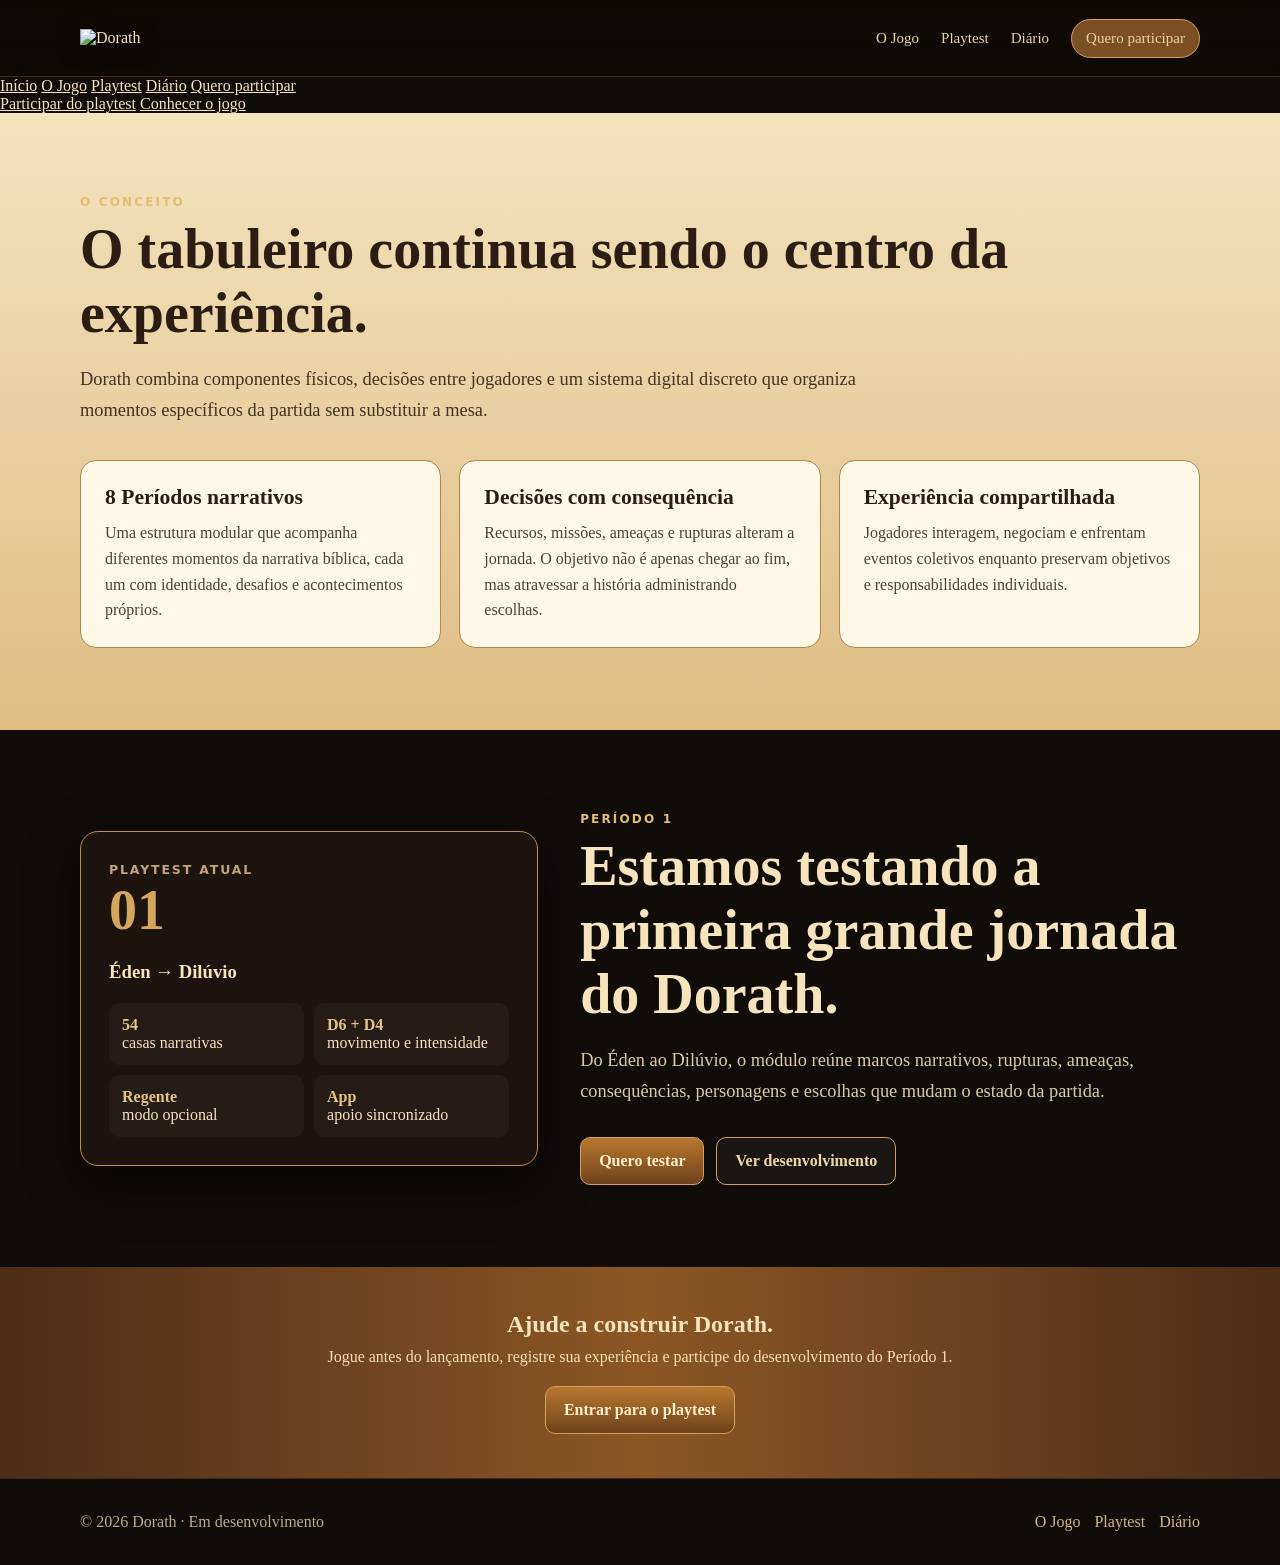
==== commit 62d1ef16: "feat(site): usar composição aprovada no hero" ====
--- a/official-site/index.html
+++ b/official-site/index.html
@@ -1,6 +1,19 @@
-<!doctype html><html lang="pt-BR"><head><meta charset="utf-8"><meta name="viewport" content="width=device-width,initial-scale=1"><title>Dorath — Jogo bíblico de estratégia e narrativa</title><meta name="description" content="Conheça Dorath, um jogo bíblico de tabuleiro com apoio digital. Acompanhe o desenvolvimento e participe dos playtests do Período 1: Éden ao Dilúvio."><link rel="stylesheet" href="styles.css"></head><body>
+<!doctype html><html lang="pt-BR"><head><meta charset="utf-8"><meta name="viewport" content="width=device-width,initial-scale=1"><title>Dorath — Jogo bíblico de estratégia e narrativa</title><meta name="description" content="Conheça Dorath, um jogo bíblico de tabuleiro com apoio digital. Acompanhe o desenvolvimento e participe dos playtests do Período 1: Éden ao Dilúvio."><link rel="stylesheet" href="styles.css"></head><body class="home-approved">
 <header class="site-header"><div class="wrap nav"><a class="brand brand-real" href="index.html"><img src="https://raw.githubusercontent.com/traderpedreira/dorath/feature/dorath-mobile-v4/sites/assets/ui/logotipo%20dorath.png" alt="Dorath"></a><button class="menu" aria-label="Abrir menu">Menu</button><nav class="nav-links"><a href="o-jogo.html">O Jogo</a><a href="playtest.html">Playtest</a><a href="diario.html">Diário</a><a class="cta" href="playtest.html">Quero participar</a></nav></div></header>
-<main><section class="hero hero-v2"><div class="hero-frame hero-frame-official" aria-hidden="true"></div><div class="hero-particles" aria-hidden="true"></div><div class="wrap hero-grid"><div class="hero-copy" data-parallax="-0.03"><div class="eyebrow">Jogo bíblico · tabuleiro + apoio digital</div><h1>Viva a narrativa.<br>Tome decisões.<br>Atravesse os Períodos.</h1><div class="ornament-line" aria-hidden="true"><span></span><b>◇</b><span></span></div><p>Dorath é uma experiência de estratégia, cooperação e escolhas ambientada na narrativa bíblica. O primeiro módulo acompanha a jornada do Éden ao Dilúvio.</p><div class="actions"><a class="btn primary" href="playtest.html">Participar do playtest</a><a class="btn secondary" href="o-jogo.html">Conhecer o jogo</a></div></div><div class="hero-art hero-stage" aria-label="Composição do tabuleiro e cartas do Dorath"><div class="hero-table-scene" data-parallax="0.045" aria-hidden="true"><div class="table-glow"></div><div class="table-surface"></div><div class="pawn p1"></div><div class="pawn p2"></div><div class="die d6">5</div><div class="die d4">4</div></div><div class="hero-card hc1" data-parallax="0.02"><img src="https://raw.githubusercontent.com/traderpedreira/dorath/feature/dorath-mobile-v4/sites/assets/marcos/10_A_Criacao_de_Eva.png" alt="Carta Criação de Eva"></div><div class="hero-card hc2" data-parallax="0.03"><img src="https://raw.githubusercontent.com/traderpedreira/dorath/feature/dorath-mobile-v4/sites/assets/marcos/22_As_Ofertas_HOMOLOGADA.png" alt="Carta As Ofertas"></div><div class="hero-card hc3" data-parallax="0.04"><img src="https://raw.githubusercontent.com/traderpedreira/dorath/feature/dorath-mobile-v4/sites/assets/especiais/carta_especial_arca.png" alt="Carta A Arca"></div><div class="hero-glow"></div></div></div><div class="hero-seal" aria-hidden="true">✦</div></section>
+<main><section class="hero-approved">
+  <img id="heroApprovedImage" alt="Dorath com o tabuleiro do Período 1 sobre uma mesa em um salão antigo ao pôr do sol." hidden>
+  <div class="hero-live-nav">
+    <a href="index.html" class="live-nav active">Início</a>
+    <a href="o-jogo.html" class="live-nav">O Jogo</a>
+    <a href="playtest.html" class="live-nav">Playtest</a>
+    <a href="diario.html" class="live-nav">Diário</a>
+    <a href="playtest.html" class="live-join">Quero participar</a>
+  </div>
+  <div class="hero-live-actions">
+    <a class="live-btn primary" href="playtest.html">Participar do playtest</a>
+    <a class="live-btn secondary" href="o-jogo.html">Conhecer o jogo</a>
+  </div>
+</section>
 <section class="section light"><div class="wrap"><div class="eyebrow">O conceito</div><h2>O tabuleiro continua sendo o centro da experiência.</h2><p class="lead">Dorath combina componentes físicos, decisões entre jogadores e um sistema digital discreto que organiza momentos específicos da partida sem substituir a mesa.</p><div class="grid-3"><article class="panel"><h3>8 Períodos narrativos</h3><p>Uma estrutura modular que acompanha diferentes momentos da narrativa bíblica, cada um com identidade, desafios e acontecimentos próprios.</p></article><article class="panel"><h3>Decisões com consequência</h3><p>Recursos, missões, ameaças e rupturas alteram a jornada. O objetivo não é apenas chegar ao fim, mas atravessar a história administrando escolhas.</p></article><article class="panel"><h3>Experiência compartilhada</h3><p>Jogadores interagem, negociam e enfrentam eventos coletivos enquanto preservam objetivos e responsabilidades individuais.</p></article></div></div></section>
 <section class="section"><div class="wrap period"><div class="period-card"><small>PLAYTEST ATUAL</small><strong>01</strong><h3>Éden → Dilúvio</h3><div class="facts"><div class="fact"><b>54</b> casas narrativas</div><div class="fact"><b>D6 + D4</b> movimento e intensidade</div><div class="fact"><b>Regente</b> modo opcional</div><div class="fact"><b>App</b> apoio sincronizado</div></div></div><div><div class="eyebrow">Período 1</div><h2>Estamos testando a primeira grande jornada do Dorath.</h2><p class="lead">Do Éden ao Dilúvio, o módulo reúne marcos narrativos, rupturas, ameaças, consequências, personagens e escolhas que mudam o estado da partida.</p><div class="actions"><a class="btn primary" href="playtest.html">Quero testar</a><a class="btn secondary" href="diario.html">Ver desenvolvimento</a></div></div></div></section>
 <section class="band"><div class="wrap"><h2>Ajude a construir Dorath.</h2><p>Jogue antes do lançamento, registre sua experiência e participe do desenvolvimento do Período 1.</p><a class="btn primary" href="playtest.html">Entrar para o playtest</a></div></section></main>
--- a/official-site/styles.css
+++ b/official-site/styles.css
@@ -71,3 +71,56 @@
  .hero-v2 h1{font-size:clamp(2.7rem,13vw,4.1rem)}.hero-v2 .hero-copy p{font-size:1rem}.hero-stage{min-height:400px}.hero-card{width:126px}.board-plane{top:22%;height:54%;left:-10%;right:-14%}.hero-frame{inset:8px}.hero-seal{width:52px;height:52px;bottom:-22px}
 }
 @media(prefers-reduced-motion:reduce){.hero-particles{animation:none}.hero-v2 [data-parallax]{transform:none!important}}
+
+/* Hero V2.1 — arquitetura de composição real */
+.brand-real img{width:154px;height:auto;max-height:58px;object-fit:contain;filter:drop-shadow(0 3px 10px #0008)}
+.brand-real span{display:none}
+.hero-frame-official{
+  background-image:url("https://raw.githubusercontent.com/traderpedreira/dorath/feature/dorath-mobile-v4/sites/assets/ui/dorath-card-border.svg");
+  background-repeat:no-repeat;background-position:center;background-size:100% 100%;
+  border:0;border-radius:0;opacity:.72;filter:drop-shadow(0 0 8px #0008)
+}
+.hero-frame-official:before,.hero-frame-official:after{display:none}
+.hero-table-scene{position:absolute;left:2%;right:-10%;top:20%;height:60%;transform:rotate(-7deg);border-radius:28px;overflow:visible;filter:drop-shadow(0 28px 36px #000b)}
+.table-surface{position:absolute;inset:0;border-radius:24px;background:
+linear-gradient(145deg,#7a532c 0%,#c39a61 45%,#5e3b20 100%);
+border:4px solid #69411f;box-shadow:inset 0 0 0 2px #d7b06c88,inset 0 0 42px #3f250fa8}
+.table-surface:before{content:"";position:absolute;inset:6% 7%;border-radius:18px;background:
+radial-gradient(circle at 28% 28%,#e9d9a055 0 5%,transparent 26%),
+linear-gradient(90deg,transparent 49%,#5f472733 50%,transparent 51%),
+linear-gradient(transparent 49%,#5f472733 50%,transparent 51%);
+background-size:auto,66px 66px,66px 66px}
+.table-glow{position:absolute;inset:-12%;background:radial-gradient(circle at 60% 35%,#f0a84b22,transparent 55%);filter:blur(24px)}
+.hero-table-scene .pawn,.hero-table-scene .die{z-index:3}
+@media(max-width:820px){.brand-real img{width:132px}.hero-table-scene{left:-4%;right:-12%;top:21%;height:56%}}
+
+/* Hero V2.2 — restaura o salão antigo e a moldura do mockup */
+.hero-v2{
+ background:
+ linear-gradient(90deg,rgba(8,5,3,.94) 0%,rgba(11,7,4,.80) 33%,rgba(13,8,5,.34) 58%,rgba(10,6,4,.14) 100%),
+ linear-gradient(180deg,rgba(12,7,4,.18),rgba(12,7,4,.34)),
+ url("https://images.unsplash.com/photo-1769436275855-6f3911ab11d5?auto=format&fit=crop&fm=jpg&q=82&w=2400") center/cover no-repeat!important;
+}
+.hero-v2:before{
+ background:
+ linear-gradient(180deg,rgba(36,17,7,.12),transparent 30%,rgba(12,7,4,.46) 100%),
+ radial-gradient(circle at 79% 28%,rgba(246,171,74,.20),transparent 30%)!important;
+}
+.hero-frame-official{
+ background-image:url("assets/hero-frame.svg")!important;
+ background-size:100% 100%!important;
+ background-position:center!important;
+ background-repeat:no-repeat!important;
+ opacity:1!important;
+ filter:none!important;
+ inset:6px!important;
+}
+.hero-table-scene{background:transparent}
+.table-surface{
+ background:
+ linear-gradient(180deg,rgba(53,29,13,.08),rgba(35,18,8,.18)),
+ linear-gradient(145deg,rgba(111,70,35,.82),rgba(152,105,57,.72) 45%,rgba(64,36,18,.84))!important;
+ backdrop-filter:blur(1px);
+ border-color:#70451f!important;
+}
+.site-header{background:linear-gradient(180deg,rgba(16,9,5,.90),rgba(16,9,5,.68))!important}
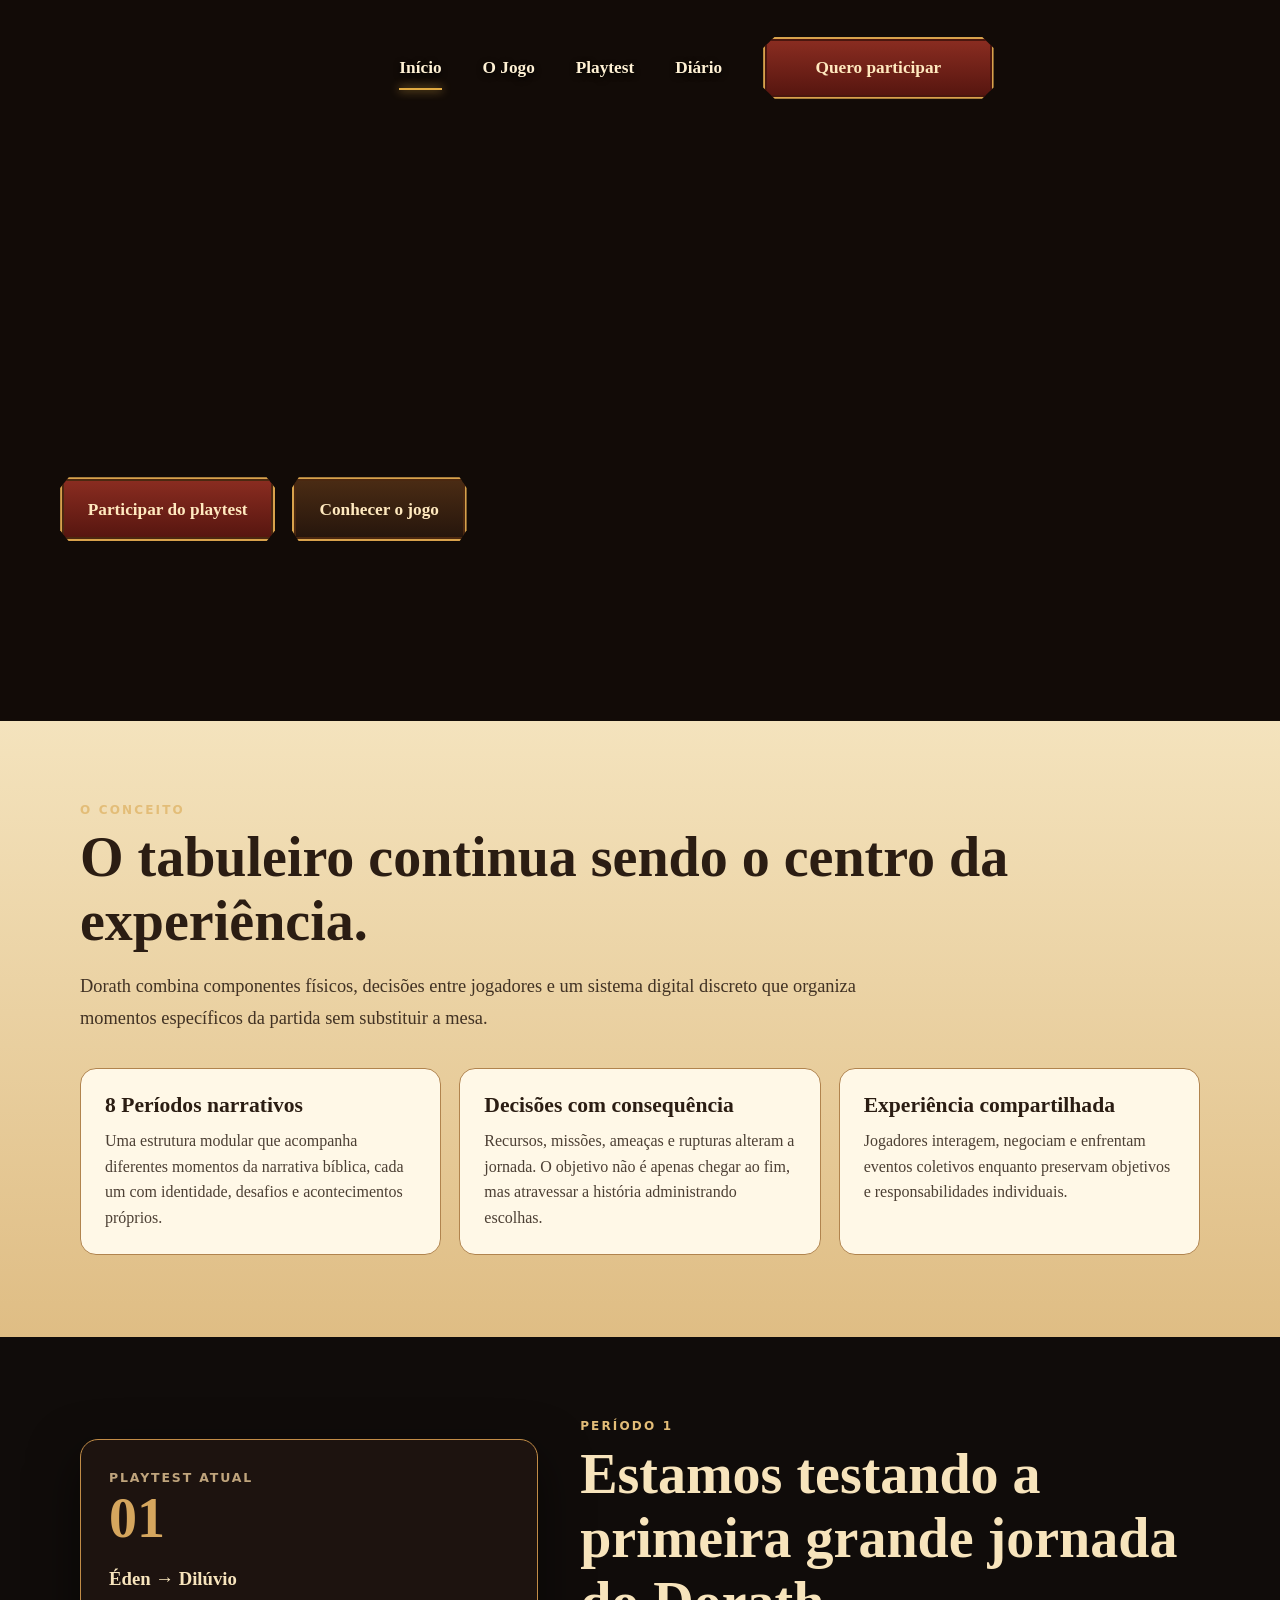
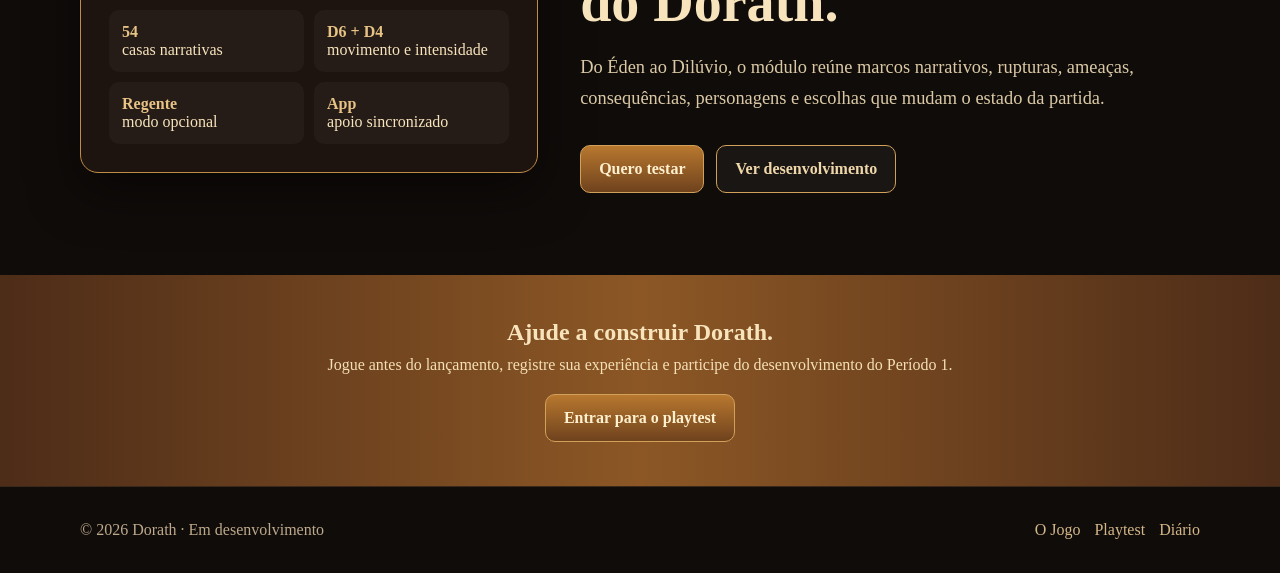
==== commit 68bbe3a5: "fix(site): carregar hero aprovado como imagem direta" ====
--- a/official-site/index.html
+++ b/official-site/index.html
@@ -1,7 +1,7 @@
 <!doctype html><html lang="pt-BR"><head><meta charset="utf-8"><meta name="viewport" content="width=device-width,initial-scale=1"><title>Dorath — Jogo bíblico de estratégia e narrativa</title><meta name="description" content="Conheça Dorath, um jogo bíblico de tabuleiro com apoio digital. Acompanhe o desenvolvimento e participe dos playtests do Período 1: Éden ao Dilúvio."><link rel="stylesheet" href="styles.css"></head><body class="home-approved">
 <header class="site-header"><div class="wrap nav"><a class="brand brand-real" href="index.html"><img src="https://raw.githubusercontent.com/traderpedreira/dorath/feature/dorath-mobile-v4/sites/assets/ui/logotipo%20dorath.png" alt="Dorath"></a><button class="menu" aria-label="Abrir menu">Menu</button><nav class="nav-links"><a href="o-jogo.html">O Jogo</a><a href="playtest.html">Playtest</a><a href="diario.html">Diário</a><a class="cta" href="playtest.html">Quero participar</a></nav></div></header>
 <main><section class="hero-approved">
-  <img id="heroApprovedImage" alt="Dorath com o tabuleiro do Período 1 sobre uma mesa em um salão antigo ao pôr do sol." hidden>
+  <img id="heroApprovedImage" src="assets/hero-approved.webp" alt="Dorath com o tabuleiro do Período 1 sobre uma mesa em um salão antigo ao pôr do sol.">
   <div class="hero-live-nav">
     <a href="index.html" class="live-nav active">Início</a>
     <a href="o-jogo.html" class="live-nav">O Jogo</a>
--- a/official-site/styles.css
+++ b/official-site/styles.css
@@ -124,3 +124,29 @@
  border-color:#70451f!important;
 }
 .site-header{background:linear-gradient(180deg,rgba(16,9,5,.90),rgba(16,9,5,.68))!important}
+
+/* Home aprovada — hero fiel ao mockup com UI real sobreposta */
+.home-approved>.site-header{display:none}
+.hero-approved{position:relative;width:100%;max-width:1664px;margin:0 auto;background:#120b07;overflow:hidden}
+.hero-approved>img{display:block;width:100%;height:auto}
+.hero-live-nav{position:absolute;z-index:5;left:31.2%;top:5.1%;width:38.5%;display:flex;align-items:center;gap:clamp(18px,3.2vw,58px)}
+.live-nav{position:relative;color:#fff1d4;text-decoration:none;font:700 clamp(.72rem,1.35vw,1.25rem)/1.1 Georgia,serif;text-shadow:0 2px 6px #000;white-space:nowrap}
+.live-nav::after{content:"";position:absolute;left:50%;right:50%;bottom:-13px;height:2px;background:#e1aa42;box-shadow:0 0 10px #efb84d;transition:.25s}
+.live-nav:hover::after,.live-nav.active::after{left:0;right:0}
+.live-join{margin-left:auto;min-width:clamp(150px,18vw,278px);height:clamp(36px,5.2vw,62px);display:flex;align-items:center;justify-content:center;text-decoration:none;color:#ffe9bf;font:700 clamp(.75rem,1.35vw,1.2rem)/1 Georgia,serif;background:linear-gradient(#8b2d21,#55150f);border:2px solid #d8a24c;clip-path:polygon(5% 0,95% 0,100% 18%,100% 82%,95% 100%,5% 100%,0 82%,0 18%);box-shadow:0 5px 16px #0009,inset 0 0 0 2px #4a160e;transition:.2s}
+.live-join:hover{transform:translateY(-2px);filter:brightness(1.08)}
+.hero-live-actions{position:absolute;z-index:5;left:4.7%;bottom:24.9%;display:flex;gap:clamp(10px,1.3vw,20px)}
+.live-btn{height:clamp(40px,5.4vw,64px);padding:0 clamp(15px,2vw,28px);display:flex;align-items:center;justify-content:center;text-decoration:none;color:#ffe9bf;font:700 clamp(.72rem,1.35vw,1.2rem)/1 Georgia,serif;border:2px solid #d8a24c;clip-path:polygon(4% 0,96% 0,100% 17%,100% 83%,96% 100%,4% 100%,0 83%,0 17%);box-shadow:0 5px 16px #0009,inset 0 0 0 2px #4b2810;transition:.2s}
+.live-btn.primary{background:linear-gradient(#8b2d21,#55150f)}
+.live-btn.secondary{background:linear-gradient(#4b2c14,#25150c)}
+.live-btn:hover{transform:translateY(-2px);filter:brightness(1.08)}
+@media(max-width:760px){
+ .hero-live-nav{left:29%;top:4.3%;width:42%;gap:12px}
+ .live-nav{font-size:.58rem}.live-join{min-width:108px;height:30px;font-size:.58rem}
+ .hero-live-actions{left:4.6%;bottom:24.4%;gap:7px}.live-btn{height:32px;font-size:.55rem;padding:0 10px}
+}
+@media(max-width:520px){
+ .hero-live-nav .live-nav:not(.active){display:none}
+ .hero-live-nav{left:auto;right:4%;top:4%;width:auto}.live-join{display:none}
+ .hero-live-actions{bottom:22.8%}.live-btn{height:28px;font-size:.5rem;padding:0 8px}
+}
